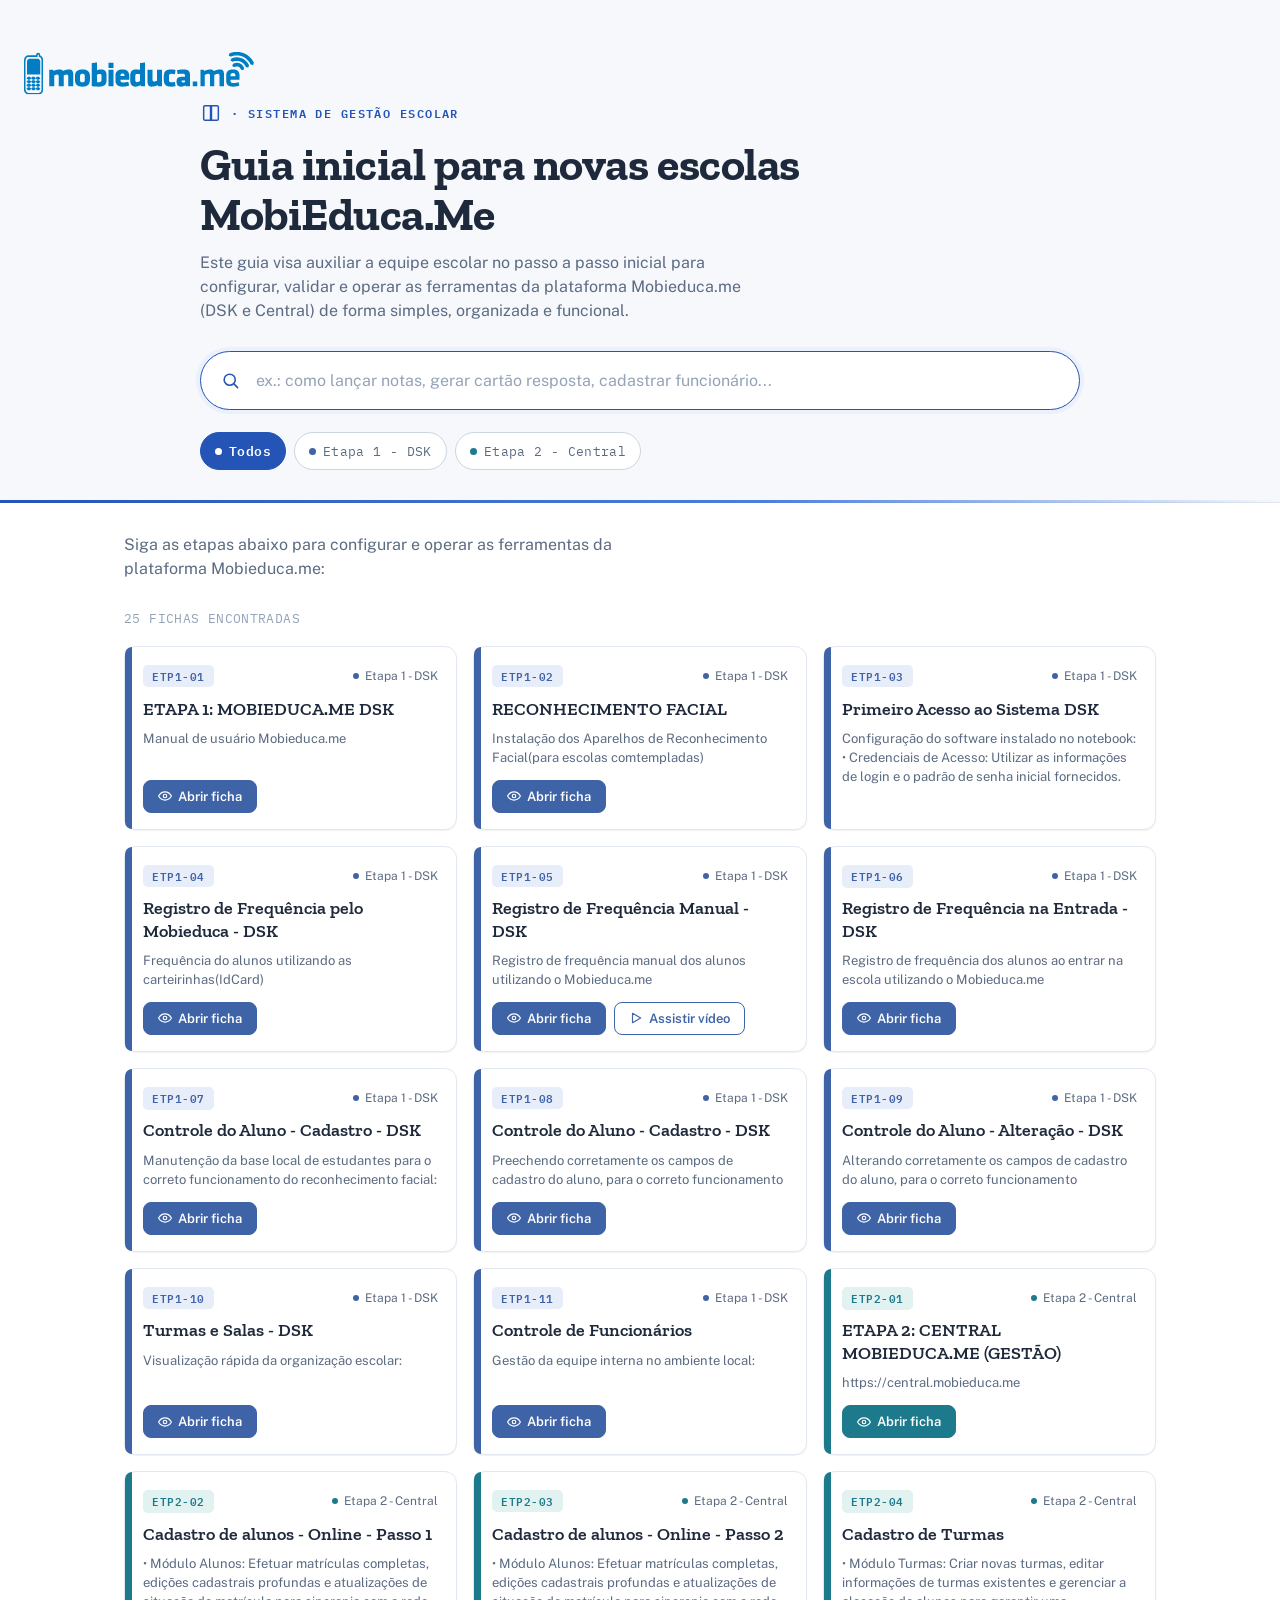
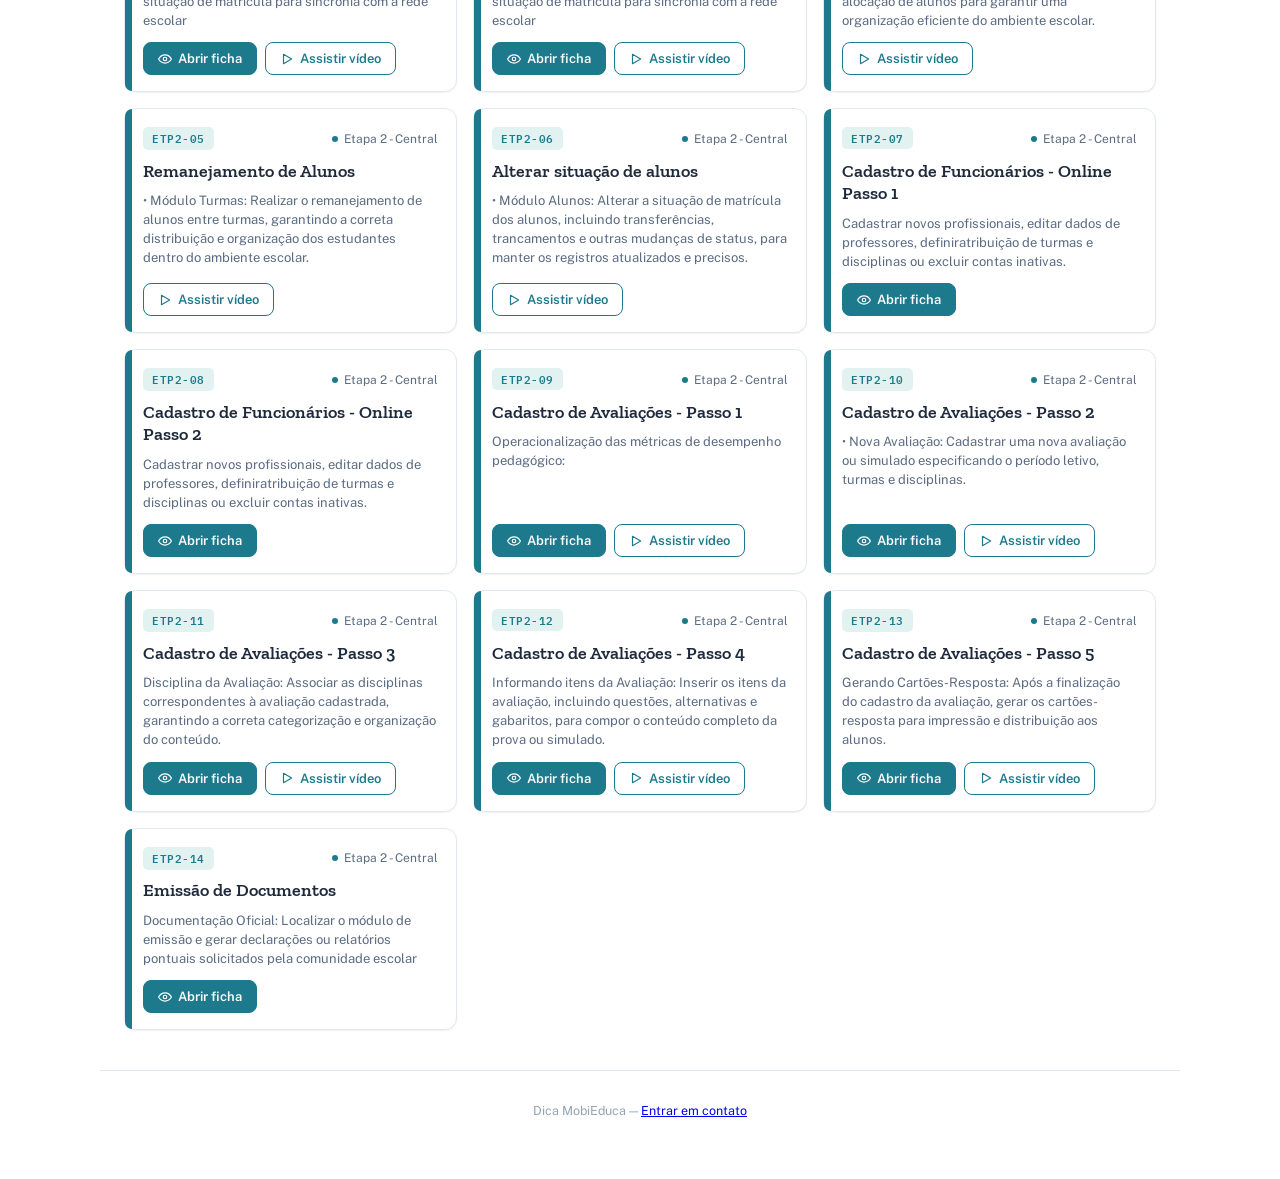
==== index.html @ dc3976cc "Add files via upload" ====
<!DOCTYPE html>
<html lang="pt-BR">
<head>
<meta charset="UTF-8" />
<meta name="viewport" content="width=device-width, initial-scale=1.0" />
<title>Guia inicial — Busca de Dúvidas</title>
<meta name="description" content="Manual interativo. Pesquise sua dúvida e encontre a página correspondente." />

<link rel="preconnect" href="https://fonts.googleapis.com">
<link rel="preconnect" href="https://fonts.gstatic.com" crossorigin>
<link href="https://fonts.googleapis.com/css2?family=Zilla+Slab:wght@500;600;700&family=Public+Sans:wght@400;500;600;700&family=IBM+Plex+Mono:wght@500;600&display=swap" rel="stylesheet">

<link rel="stylesheet" href="style.css" />
</head>
<body>

<header class="cover">
  
  <img src="imagens/MOBIEDUCA.png" alt="Logo da sua empresa" width="230" height="43">
  

  <div class="cover-inner">
    
    <div class="brand">
      <svg class="brand-icon" viewBox="0 0 24 24" aria-hidden="true">
        <path d="M4 5.5C4 4.67 4.67 4 5.5 4H11.5V20H5.5C4.67 20 4 19.33 4 18.5V5.5Z"></path>
        <path d="M20 5.5C20 4.67 19.33 4 18.5 4H12.5V20H18.5C19.33 20 20 19.33 20 18.5V5.5Z"></path>
        <path d="M12 4V20"></path>
      </svg>
      <span class="eyebrow"> &middot; Sistema de Gestão Escolar</span>
    </div>
    <h1>Guia inicial para novas escolas MobiEduca.Me</h1>
    <p class="lede">Este guia visa auxiliar a equipe escolar no passo a passo inicial para configurar, validar e operar as ferramentas da plataforma Mobieduca.me (DSK e Central) de forma simples, organizada e funcional. </p>

    <div class="search-box">
      <svg class="search-icon" viewBox="0 0 24 24" aria-hidden="true">
        <circle cx="11" cy="11" r="7"></circle>
        <line x1="21" y1="21" x2="16.65" y2="16.65"></line>
      </svg>
      <input
        id="search"
        type="text"
        placeholder="ex.: como lançar notas, gerar cartão resposta, cadastrar funcionário..."
        autocomplete="off"
        spellcheck="false"
      />
      <button type="button" id="clearBtn" class="clear-btn" hidden aria-label="Limpar busca">&times;</button>
    </div>


    <nav class="tabs" id="tabs" aria-label="Filtrar por seção"></nav>
  </div>
</header>

<main>
      <p class="lede">Siga as etapas abaixo para configurar e operar as ferramentas da plataforma Mobieduca.me: </p>

  <div class="status-bar">
    <span id="resultCount"></span>
  </div>

  <section class="card-grid" id="grid" aria-live="polite"></section>

  <div class="empty-state" id="emptyState" hidden>
    <div class="empty-mark">?</div>
    <h2>Nenhuma ficha encontrada</h2>
    <p>Não encontramos nada para <strong id="emptyQuery"></strong>.</p>
    <p class="empty-hint">Tente um termo mais simples, como "matrícula" ou "avaliação".</p>
  </div>
</main>

<footer>
  <p>Dica MobiEduca &mdash; <a class="btn" href="https://api.whatsapp.com/send?phone=86988825248" target="_blank">Entrar em contato</a></p>
</footer>

<div class="modal-overlay" id="modalOverlay" hidden>
  <div class="modal" role="dialog" aria-modal="true" aria-labelledby="modalTitle">
    <button class="modal-close" id="modalClose" aria-label="Fechar">&times;</button>
    <button class="modal-nav prev" id="modalPrev" aria-label="Ficha anterior">&#8249;</button>
    <button class="modal-nav next" id="modalNext" aria-label="Próxima ficha">&#8250;</button>

    <div class="modal-body">
      <aside class="modal-notes" id="modalNotes" hidden>
        <h3 class="modal-notes-title">Mais dicas</h3>
        <div class="modal-notes-text" id="modalNotesText"></div>
      </aside>

      <div class="modal-main">
        <div class="modal-frame" id="modalFrame">
          <div class="zoom-viewport" id="zoomViewport">
            <img id="modalImg" src="" alt="" draggable="false" />
          </div>

          <div class="modal-fallback" id="modalFallback" hidden>
            <div class="fallback-code" id="fallbackCode"></div>
            <p>Imagem indisponível</p>
            <p class="fallback-filename" id="fallbackFilename"></p>
          </div>

          <div class="zoom-toolbar" id="zoomToolbar">
            <button type="button" class="zoom-btn" id="zoomOutBtn" aria-label="Diminuir zoom">
              <svg viewBox="0 0 24 24" aria-hidden="true"><line x1="5" y1="12" x2="19" y2="12"></line></svg>
            </button>
            <span class="zoom-level" id="zoomLevel">100%</span>
            <button type="button" class="zoom-btn" id="zoomInBtn" aria-label="Aumentar zoom">
              <svg viewBox="0 0 24 24" aria-hidden="true"><line x1="12" y1="5" x2="12" y2="19"></line><line x1="5" y1="12" x2="19" y2="12"></line></svg>
            </button>
            <span class="zoom-divider"></span>
            <button type="button" class="zoom-btn" id="zoomResetBtn" aria-label="Restaurar zoom">
              <svg viewBox="0 0 24 24" aria-hidden="true">
                <path d="M4 9V4h5"></path>
                <path d="M20 15v5h-5"></path>
                <path d="M4 4l6 6"></path>
                <path d="M20 20l-6-6"></path>
              </svg>
            </button>
          </div>
        </div>

        <div class="modal-caption">
          <span class="modal-tag" id="modalTag"></span>
          <h2 id="modalTitle"></h2>
          <a href="#" id="modalOpenDrive" class="card-btn primary modal-external-link" target="_blank" rel="noopener noreferrer">
            <svg viewBox="0 0 24 24" aria-hidden="true">
              <path d="M18 13v6a2 2 0 0 1-2 2H5a2 2 0 0 1-2-2V8a2 2 0 0 1 2-2h6"></path>
              <polyline points="15 3 21 3 21 9"></polyline>
              <line x1="10" y1="14" x2="21" y2="3"></line>
            </svg>
            Abrir arquivo em nova aba
          </a>
        </div>
      </div>
    </div>
  </div>
</div>

<div class="modal-overlay" id="videoModalOverlay" hidden>
  <div class="modal video-modal" role="dialog" aria-modal="true" aria-labelledby="videoModalTitle">
    <button class="modal-close" id="videoModalClose" aria-label="Fechar">&times;</button>

    <div class="modal-body">
      <aside class="modal-notes" id="videoModalNotes" hidden>
        <h3 class="modal-notes-title">Mais dicas</h3>
        <div class="modal-notes-text" id="videoModalNotesText"></div>
      </aside>

      <div class="modal-main">
        <div class="video-frame">
          <iframe
            id="videoIframe"
            src=""
            title="Vídeo do manual"
            frameborder="0"
            allow="accelerometer; autoplay; clipboard-write; encrypted-media; gyroscope; picture-in-picture"
            allowfullscreen
          ></iframe>
        </div>

        <div class="modal-caption">
          <span class="modal-tag" id="videoModalTag"></span>
          <h2 id="videoModalTitle"></h2>
          <a href="#" id="videoOpenYoutube" class="card-btn primary modal-external-link" target="_blank" rel="noopener noreferrer">
            <svg viewBox="0 0 24 24" aria-hidden="true">
              <path d="M18 13v6a2 2 0 0 1-2 2H5a2 2 0 0 1-2-2V8a2 2 0 0 1 2-2h6"></path>
              <polyline points="15 3 21 3 21 9"></polyline>
              <line x1="10" y1="14" x2="21" y2="3"></line>
            </svg>
            Abrir no YouTube
          </a>
        </div>
      </div>
    </div>
  </div>
</div>

<script src="script.js"></script>
</body>
</html>
---- style.css ----
/* ============================================================
   MANUAL CENTRAL — identidade clara: fundo branco, detalhes em
   azul, tipografia de manual/documento técnico.
   ============================================================ */

:root {
  --white: #FFFFFF;
  --surface: #F6F8FC;
  --ink: #1E293B;
  --ink-soft: #5B6B82;
  --ink-faint: #94A3B8;
  --line: #E2E8F0;
  --line-strong: #CBD5E1;

  --blue: #2454B5;
  --blue-dark: #16357E;
  --blue-light: #4C7FDD;
  --blue-soft: #EAF0FC;
  --blue-soft-2: #DCE6FA;

  --c-geral:        #2454B5;
  --c-geral-soft:    #E9F0FC;
  --c-avaliacao:     #0F6FA6;
  --c-avaliacao-soft:#E4F2FA;
  --c-funcionarios:  #4A5FC1;
  --c-funcionarios-soft:#ECEEFB;
  --c-alunos:        #0F4C91;
  --c-alunos-soft:   #E5EDF9;
  --c-turmas:        #2E8FBF;
  --c-turmas-soft:   #E6F3FA;
  --c-relatorios:    #5D6FB8;
  --c-relatorios-soft:#EDEFFA;
  --c-notas:         #17679E;
  --c-notas-soft:    #E4F0F8;

  --radius-card: 12px;
  --shadow-card: 0 1px 2px rgba(30,41,59,0.04), 0 1px 0 rgba(30,41,59,0.03);
  --shadow-card-hover: 0 12px 28px -14px rgba(36,84,181,0.35);

  --font-display: "Zilla Slab", Georgia, serif;
  --font-body: "Public Sans", -apple-system, BlinkMacSystemFont, sans-serif;
  --font-mono: "IBM Plex Mono", ui-monospace, monospace;
}

@media (prefers-reduced-motion: reduce) {
  * { animation-duration: 0.001ms !important; transition-duration: 0.001ms !important; }
}

* { box-sizing: border-box; }

html { scroll-behavior: smooth; }

body {
  margin: 0;
  background: var(--white);
  color: var(--ink);
  font-family: var(--font-body);
  line-height: 1.5;
  min-height: 100vh;
}

.sr-only {
  position: absolute; width: 1px; height: 1px;
  padding: 0; margin: -1px; overflow: hidden;
  clip: rect(0,0,0,0); white-space: nowrap; border: 0;
}

/* ---------------- Cover / Header ---------------- */

.cover {
  background: var(--surface);
  padding: 52px 24px 32px;
  border-bottom: 1px solid var(--line);
  position: relative;
}

.cover::after {
  content: "";
  position: absolute;
  left: 0; right: 0; bottom: -1px;
  height: 3px;
  background: linear-gradient(90deg, var(--blue) 0%, var(--blue-light) 60%, transparent 100%);
}

.cover-inner {
  max-width: 880px;
  margin: 0 auto;
}

.brand {
  display: flex;
  align-items: center;
  gap: 9px;
  margin-bottom: 16px;
}

.brand-icon {
  width: 22px; height: 22px;
  flex-shrink: 0;
  fill: none;
  stroke: var(--blue);
  stroke-width: 1.6;
  stroke-linejoin: round;
  stroke-linecap: round;
}

.eyebrow {
  font-family: var(--font-mono);
  font-size: 12px;
  letter-spacing: 0.12em;
  text-transform: uppercase;
  color: var(--blue);
  font-weight: 600;
}

.cover h1 {
  font-family: var(--font-display);
  font-weight: 700;
  font-size: clamp(32px, 4.6vw, 46px);
  line-height: 1.08;
  margin: 0 0 12px;
  letter-spacing: -0.01em;
  color: var(--ink);
}

.lede {
  font-size: 16px;
  color: var(--ink-soft);
  max-width: 560px;
  margin: 0 0 28px;
}

.search-box {
  position: relative;
  display: flex;
  align-items: center;
  background: var(--white);
  border: 1.5px solid var(--line-strong);
  border-radius: 999px;
  padding: 6px 8px 6px 20px;
  box-shadow: var(--shadow-card);
  transition: border-color 0.15s ease, box-shadow 0.15s ease;
}

.search-box:focus-within {
  border-color: var(--blue);
  box-shadow: 0 0 0 4px var(--blue-soft);
}

.search-icon {
  width: 19px; height: 19px;
  flex-shrink: 0;
  fill: none;
  stroke: var(--ink-faint);
  stroke-width: 2;
  stroke-linecap: round;
  margin-right: 10px;
}

.search-box:focus-within .search-icon { stroke: var(--blue); }

.search-box input {
  flex: 1;
  border: none;
  background: transparent;
  outline: none;
  font-family: var(--font-body);
  font-size: 16px;
  color: var(--ink);
  padding: 13px 6px;
}

.search-box input::placeholder { color: var(--ink-faint); }

.clear-btn {
  border: none;
  background: var(--surface);
  color: var(--ink-soft);
  width: 30px; height: 30px;
  border-radius: 50%;
  font-size: 18px;
  line-height: 1;
  cursor: pointer;
  flex-shrink: 0;
  transition: background 0.15s ease, color 0.15s ease;
}
.clear-btn:hover { background: var(--blue); color: #fff; }

/* ---- tabs / category chips ---- */

.tabs {
  display: flex;
  flex-wrap: wrap;
  gap: 8px;
  margin-top: 22px;
}

.tab {
  font-family: var(--font-mono);
  font-size: 12.5px;
  letter-spacing: 0.03em;
  border: 1.5px solid var(--line-strong);
  background: var(--white);
  color: var(--ink-soft);
  padding: 7px 14px;
  border-radius: 999px;
  cursor: pointer;
  transition: transform 0.12s ease, background 0.15s ease, border-color 0.15s ease, color 0.15s ease;
  display: inline-flex;
  align-items: center;
  gap: 7px;
}

.tab .dot {
  width: 7px; height: 7px;
  border-radius: 50%;
  background: currentColor;
}

.tab:hover { transform: translateY(-1px); border-color: var(--blue-light); color: var(--blue); }

.tab.active {
  background: var(--blue);
  color: var(--white);
  border-color: var(--blue);
  font-weight: 600;
}

/* ---------------- Main / status ---------------- */

main {
  max-width: 1080px;
  margin: 0 auto;
  padding: 30px 24px 10px;
}

.status-bar {
  font-family: var(--font-mono);
  font-size: 12.5px;
  color: var(--ink-faint);
  letter-spacing: 0.03em;
  text-transform: uppercase;
  margin-bottom: 18px;
  min-height: 16px;
}

/* ---------------- Card grid (ficha do manual) ---------------- */

.card-grid {
  display: grid;
  grid-template-columns: repeat(auto-fill, minmax(250px, 1fr));
  gap: 16px;
  padding-bottom: 30px;
}

.card {
  --cat-color: var(--c-geral);
  --cat-soft: var(--c-geral-soft);
  position: relative;
  background: var(--white);
  border-radius: var(--radius-card);
  border: 1px solid var(--line);
  box-shadow: var(--shadow-card);
  padding: 18px 18px 16px;
  display: flex;
  flex-direction: column;
  gap: 10px;
  min-height: 178px;
  opacity: 0;
  transform: translateY(8px);
  animation: card-in 0.4s ease forwards;
  transition: box-shadow 0.18s ease, transform 0.18s ease, border-color 0.18s ease;
}

.card:nth-child(n) { animation-delay: calc(var(--i, 0) * 18ms); }

@keyframes card-in {
  to { opacity: 1; transform: translateY(0); }
}

.card::before {
  content: "";
  position: absolute;
  left: 0; top: 0; bottom: 0;
  width: 7px;
  border-radius: var(--radius-card) 0 0 var(--radius-card);
  background: var(--cat-color);
}

.card:hover {
  transform: translateY(-2px);
  box-shadow: var(--shadow-card-hover);
  border-color: var(--cat-color);
}

.card-top {
  display: flex;
  align-items: center;
  justify-content: space-between;
  gap: 8px;
}

.card-code {
  font-family: var(--font-mono);
  font-size: 11px;
  font-weight: 600;
  letter-spacing: 0.05em;
  color: var(--cat-color);
  background: var(--cat-soft);
  padding: 3px 9px;
  border-radius: 5px;
  white-space: nowrap;
}

.card-section {
  font-size: 12px;
  color: var(--ink-soft);
  display: flex;
  align-items: center;
  gap: 6px;
  white-space: nowrap;
}

.card-section .dot {
  width: 6px; height: 6px;
  border-radius: 50%;
  background: var(--cat-color);
  flex-shrink: 0;
}

.card-title {
  font-family: var(--font-display);
  font-weight: 600;
  font-size: 18px;
  line-height: 1.25;
  margin: 0;
  color: var(--ink);
  word-break: break-word;
  overflow-wrap: anywhere;
}

.card-subtitle {
  font-size: 13px;
  line-height: 1.45;
  color: var(--ink-soft);
  margin: 0;
  flex: 1;
  word-break: break-word;
  overflow-wrap: anywhere;
}

.card-actions {
  display: flex;
  flex-wrap: wrap;
  gap: 8px;
  margin-top: auto;
  padding-top: 2px;
}

.card-btn {
  font-family: var(--font-body);
  font-size: 13px;
  font-weight: 600;
  border: 1.5px solid var(--cat-color);
  background: var(--white);
  color: var(--cat-color);
  padding: 8px 14px;
  border-radius: 8px;
  cursor: pointer;
  display: inline-flex;
  align-items: center;
  gap: 6px;
  transition: background 0.15s ease, color 0.15s ease, transform 0.12s ease;
}

.card-btn svg {
  width: 14px; height: 14px;
  fill: none;
  stroke: currentColor;
  stroke-width: 2;
  stroke-linecap: round;
  stroke-linejoin: round;
}

.card-btn:hover {
  background: var(--cat-color);
  color: var(--white);
  transform: translateY(-1px);
}

.card-btn.primary {
  background: var(--cat-color);
  color: var(--white);
}
.card-btn.primary:hover {
  background: var(--cat-color);
  filter: brightness(0.9);
}

.card-btn[hidden] {
  display: none !important;
}

/* ---------------- Empty state ---------------- */

.empty-state {
  text-align: center;
  padding: 60px 20px 70px;
  color: var(--ink-soft);
}

.empty-mark {
  width: 54px; height: 54px;
  margin: 0 auto 16px;
  border-radius: 50%;
  border: 2px dashed var(--line-strong);
  display: flex; align-items: center; justify-content: center;
  font-family: var(--font-display);
  font-size: 24px;
  color: var(--blue);
}

.empty-state h2 {
  font-family: var(--font-display);
  font-size: 22px;
  color: var(--ink);
  margin: 0 0 8px;
}

.empty-hint { font-size: 13.5px; color: var(--ink-faint); }

/* ---------------- Footer ---------------- */

footer {
  max-width: 1080px;
  margin: 0 auto;
  padding: 18px 24px 46px;
  font-size: 12.5px;
  color: var(--ink-faint);
  border-top: 1px solid var(--line);
  text-align: center;
}

/* ---------------- Modal (visualizador de página) ---------------- */

.modal-overlay {
  position: fixed; inset: 0;
  background: rgba(15,23,42,0.55);
  backdrop-filter: blur(2px);
  display: flex;
  align-items: center;
  justify-content: center;
  padding: 26px;
  z-index: 100;
  animation: overlay-in 0.18s ease;
}

.modal-overlay[hidden] {
  display: none !important;
}

@keyframes overlay-in { from { opacity: 0; } to { opacity: 1; } }

.modal {
  position: relative;
  max-width: 980px;
  width: 100%;
  max-height: 90vh;
  background: var(--white);
  border-radius: 16px;
  box-shadow: 0 30px 80px -20px rgba(15,23,42,0.45);
  padding: 20px;
  display: flex;
  flex-direction: column;
  animation: modal-in 0.22s cubic-bezier(.2,.8,.3,1);
}

@keyframes modal-in {
  from { opacity: 0; transform: scale(0.96) translateY(6px); }
  to { opacity: 1; transform: scale(1) translateY(0); }
}

.modal-close {
  position: absolute;
  top: -14px; right: -14px;
  width: 38px; height: 38px;
  border-radius: 50%;
  border: none;
  background: var(--blue);
  color: #fff;
  font-size: 20px;
  cursor: pointer;
  box-shadow: 0 6px 16px -4px rgba(15,23,42,0.4);
  transition: transform 0.12s ease;
}
.modal-close:hover { transform: scale(1.08); }

.modal-nav {
  position: absolute;
  top: 50%;
  transform: translateY(-50%);
  width: 42px; height: 42px;
  border-radius: 50%;
  border: 1.5px solid var(--line-strong);
  background: var(--white);
  color: var(--ink);
  font-size: 22px;
  cursor: pointer;
  display: flex; align-items: center; justify-content: center;
  box-shadow: 0 8px 20px -8px rgba(15,23,42,0.25);
  transition: background 0.15s ease, color 0.15s ease, transform 0.12s ease;
  z-index: 2;
}
.modal-nav:hover { background: var(--blue); color: #fff; border-color: var(--blue); }
.modal-nav.prev { left: -20px; }
.modal-nav.next { right: -20px; }
.modal-nav:disabled { opacity: 0.3; cursor: default; }
.modal-nav:disabled:hover { background: var(--white); color: var(--ink); border-color: var(--line-strong); }

.modal-body {
  overflow-y: auto;
  display: flex;
  flex-direction: row;
  align-items: flex-start;
  gap: 18px;
}

.modal-notes {
  width: 240px;
  flex-shrink: 0;
  background: var(--surface);
  border: 1px solid var(--line);
  border-radius: 10px;
  padding: 16px;
  max-height: 62vh;
  overflow-y: auto;
}

.modal-notes[hidden] {
  display: none !important;
}

.modal-notes-title {
  font-family: var(--font-mono);
  font-size: 11px;
  font-weight: 600;
  letter-spacing: 0.08em;
  text-transform: uppercase;
  color: var(--blue);
  margin: 0 0 10px;
}

.modal-notes-text {
  font-size: 13.5px;
  line-height: 1.6;
  color: var(--ink-soft);
  white-space: pre-wrap;
  word-break: break-word;
  overflow-wrap: anywhere;
}

.modal-main {
  flex: 1;
  min-width: 0;
  display: flex;
  flex-direction: column;
  gap: 14px;
}

.modal-frame {
  position: relative;
  background: var(--surface);
  border: 1px solid var(--line);
  border-radius: 10px;
  min-height: 240px;
  display: flex;
  align-items: center;
  justify-content: center;
  overflow: hidden;
}

.zoom-viewport {
  width: 100%;
  height: 100%;
  min-height: 240px;
  max-height: 62vh;
  display: flex;
  align-items: center;
  justify-content: center;
  overflow: hidden;
  touch-action: none;
  cursor: zoom-in;
}

.zoom-viewport[hidden],
.zoom-toolbar[hidden] {
  display: none !important;
}

.zoom-viewport.zoomed { cursor: grab; }
.zoom-viewport.dragging { cursor: grabbing; }

.zoom-viewport img {
  max-width: 100%;
  max-height: 62vh;
  display: block;
  object-fit: contain;
  user-select: none;
  -webkit-user-drag: none;
  will-change: transform;
}

.modal-fallback {
  padding: 46px 24px;
  text-align: center;
  color: var(--ink-soft);
}

.fallback-code {
  font-family: var(--font-mono);
  font-size: 13px;
  font-weight: 600;
  color: var(--cat-color, var(--blue));
  background: var(--cat-soft, var(--blue-soft));
  display: inline-block;
  padding: 4px 12px;
  border-radius: 6px;
  margin-bottom: 14px;
}

.fallback-filename {
  font-family: var(--font-mono);
  font-size: 12px;
  color: var(--ink-faint);
  word-break: break-word;
  max-width: 420px;
  margin-left: auto;
  margin-right: auto;
}

/* ---- toolbar de zoom ---- */

.zoom-toolbar {
  position: absolute;
  bottom: 14px;
  right: 14px;
  display: flex;
  align-items: center;
  gap: 2px;
  background: var(--white);
  border: 1px solid var(--line);
  border-radius: 999px;
  padding: 4px;
  box-shadow: 0 8px 20px -8px rgba(15,23,42,0.3);
}

.zoom-btn {
  width: 32px; height: 32px;
  border-radius: 50%;
  border: none;
  background: transparent;
  color: var(--blue);
  cursor: pointer;
  display: flex;
  align-items: center;
  justify-content: center;
  transition: background 0.15s ease;
}

.zoom-btn svg {
  width: 16px; height: 16px;
  fill: none;
  stroke: currentColor;
  stroke-width: 2;
  stroke-linecap: round;
}

.zoom-btn:hover { background: var(--blue-soft); }
.zoom-btn:disabled { color: var(--ink-faint); cursor: default; }
.zoom-btn:disabled:hover { background: transparent; }

.zoom-level {
  font-family: var(--font-mono);
  font-size: 11.5px;
  color: var(--ink-soft);
  min-width: 40px;
  text-align: center;
  user-select: none;
}

.zoom-divider {
  width: 1px;
  height: 18px;
  background: var(--line);
  margin: 0 2px;
}

.modal-caption {
  display: flex;
  flex-direction: column;
  gap: 6px;
  padding: 0 4px;
}

.modal-tag {
  align-self: flex-start;
  font-family: var(--font-mono);
  font-size: 11.5px;
  font-weight: 600;
  letter-spacing: 0.04em;
  color: var(--cat-color, var(--blue));
  background: var(--cat-soft, var(--blue-soft));
  padding: 3px 10px;
  border-radius: 5px;
}

.modal-caption h2 {
  font-family: var(--font-display);
  font-weight: 600;
  font-size: 21px;
  margin: 0;
  color: var(--ink);
}

/* ---------------- Modal de vídeo (YouTube) ---------------- */

.video-modal {
  max-width: 1040px;
}

.video-frame {
  position: relative;
  width: 100%;
  aspect-ratio: 16 / 9;
  background: #0B0F19;
  border-radius: 10px;
  overflow: hidden;
}

.video-frame iframe {
  position: absolute;
  inset: 0;
  width: 100%;
  height: 100%;
  border: 0;
}

.modal-external-link {
  --cat-color: var(--blue);
  --cat-soft: var(--blue-soft);
  align-self: flex-start;
  text-decoration: none;
  margin-top: 4px;
}

/* ---------------- Responsive ---------------- */

@media (max-width: 720px) {
  .modal-body {
    flex-direction: column;
  }
  .modal-notes {
    width: 100%;
    max-height: 160px;
    order: 2;
  }
  .modal-main {
    order: 1;
  }
}

@media (max-width: 640px) {
  .cover { padding: 40px 18px 26px; }
  .modal { padding: 16px; }
  .modal-nav { width: 38px; height: 38px; font-size: 19px; }
  .modal-nav.prev { left: 4px; }
  .modal-nav.next { right: 4px; }
  .modal-close { top: 8px; right: 8px; }
  .zoom-toolbar { bottom: 8px; right: 8px; }
}
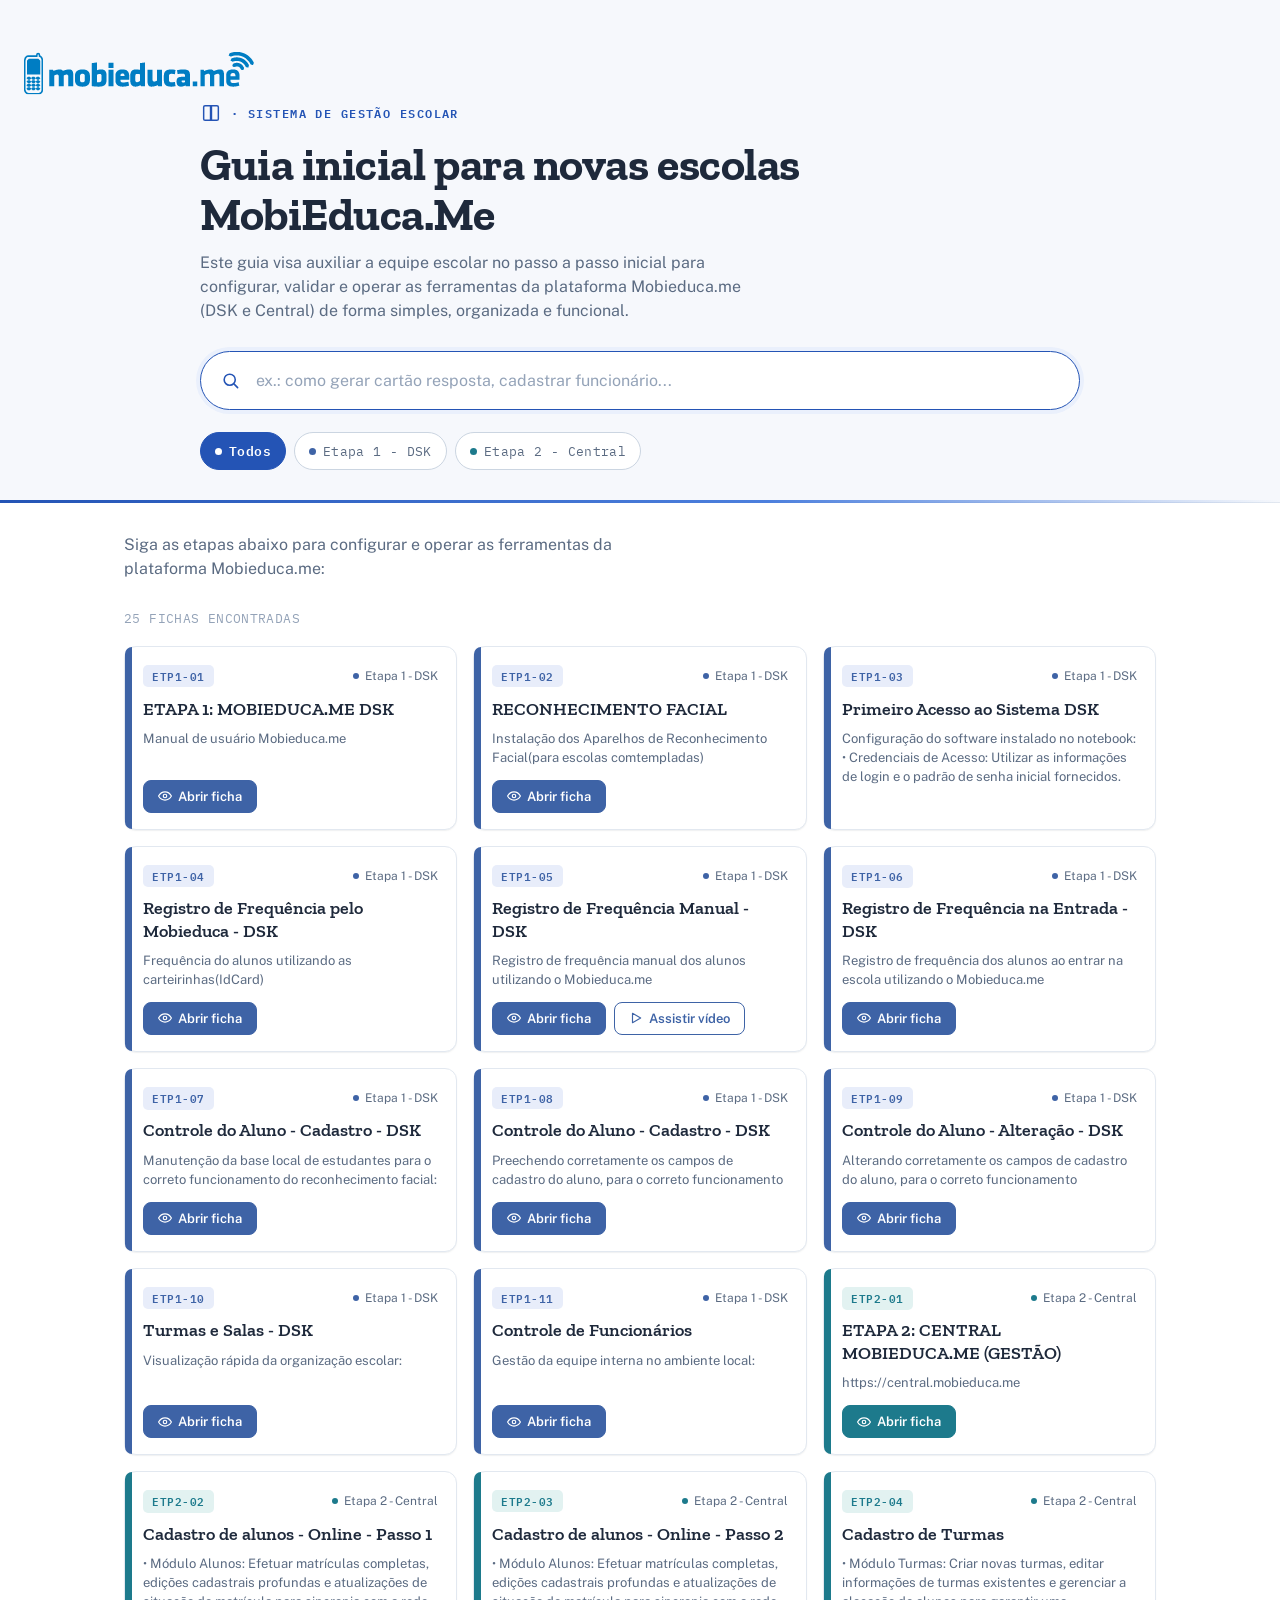
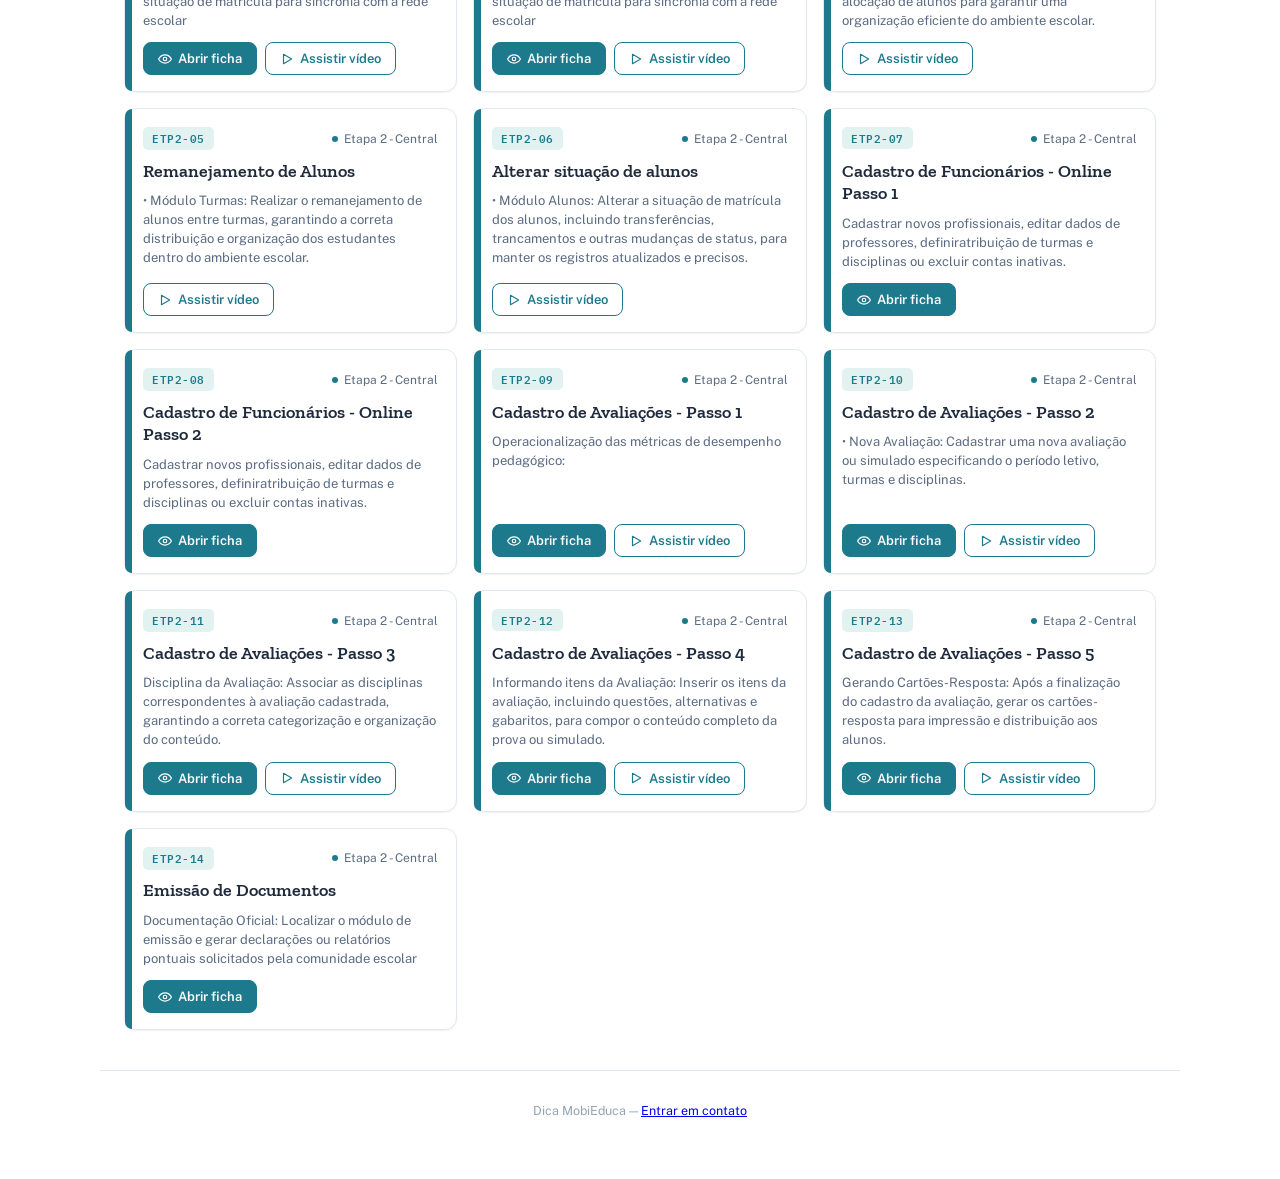
==== commit fb5b84d0: "Update search input placeholder text" ====
--- a/index.html
+++ b/index.html
@@ -40,7 +40,7 @@
       <input
         id="search"
         type="text"
-        placeholder="ex.: como lançar notas, gerar cartão resposta, cadastrar funcionário..."
+        placeholder="ex.: como gerar cartão resposta, cadastrar funcionário..."
         autocomplete="off"
         spellcheck="false"
       />
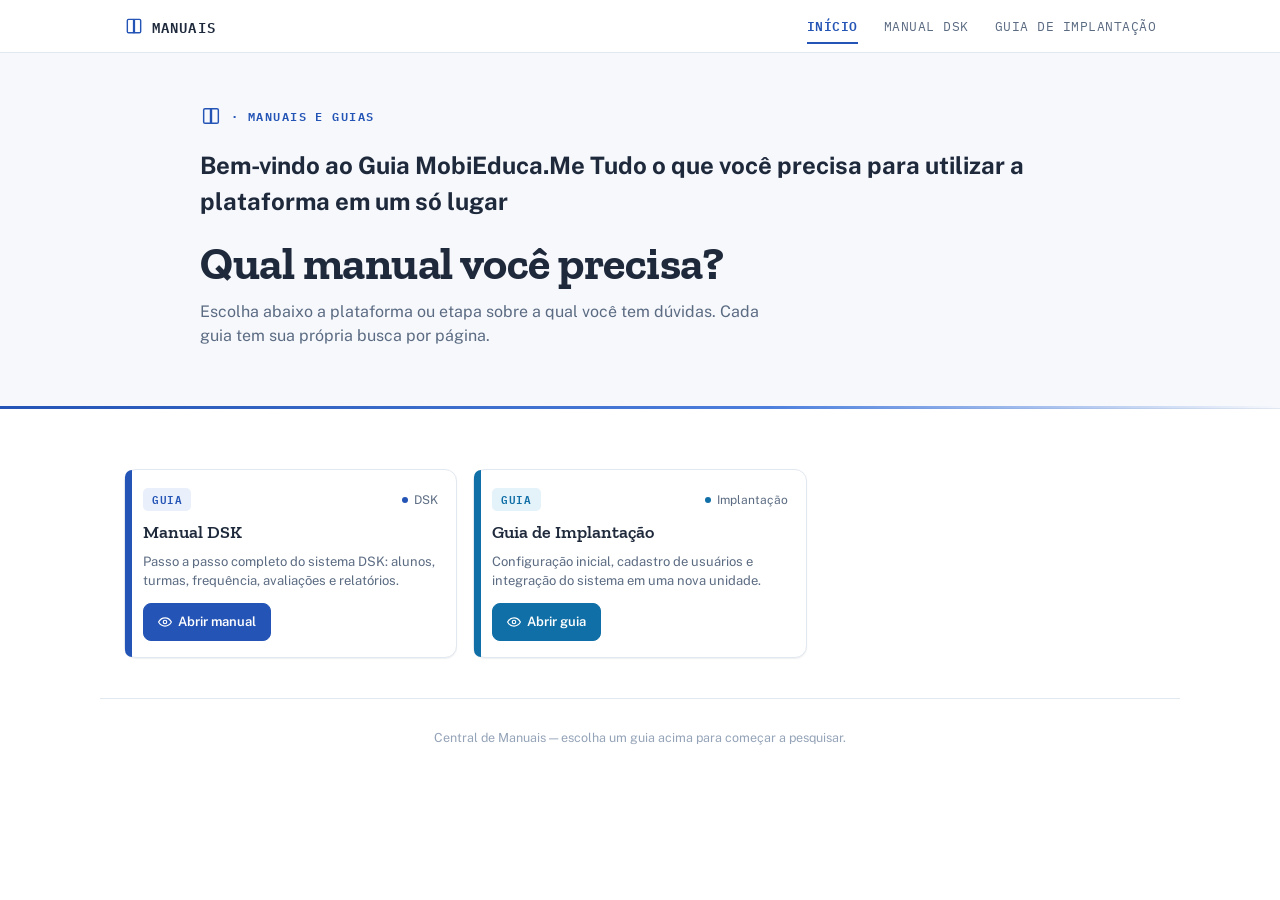
==== commit 1bd64616: "Add files via upload" ====
--- a/index.html
+++ b/index.html
@@ -3,176 +3,121 @@
 <head>
 <meta charset="UTF-8" />
 <meta name="viewport" content="width=device-width, initial-scale=1.0" />
-<title>Guia inicial — Busca de Dúvidas</title>
-<meta name="description" content="Manual interativo. Pesquise sua dúvida e encontre a página correspondente." />
+
+<title>Central de Manuais</title>
+<meta name="description" content="Ponto de partida para todos os manuais e guias disponíveis." />
 
 <link rel="preconnect" href="https://fonts.googleapis.com">
 <link rel="preconnect" href="https://fonts.gstatic.com" crossorigin>
 <link href="https://fonts.googleapis.com/css2?family=Zilla+Slab:wght@500;600;700&family=Public+Sans:wght@400;500;600;700&family=IBM+Plex+Mono:wght@500;600&display=swap" rel="stylesheet">
 
-<link rel="stylesheet" href="style.css" />
+<link rel="stylesheet" href="assets/style.css" />
 </head>
+
 <body>
 
+<nav class="site-nav">
+  <div class="site-nav-inner">
+    <a href="index.html" class="site-nav-brand">
+      <svg viewBox="0 0 24 24" aria-hidden="true">
+        <path d="M4 5.5C4 4.67 4.67 4 5.5 4H11.5V20H5.5C4.67 20 4 19.33 4 18.5V5.5Z"></path>
+        <path d="M20 5.5C20 4.67 19.33 4 18.5 4H12.5V20H18.5C19.33 20 20 19.33 20 18.5V5.5Z"></path>
+        <path d="M12 4V20"></path>
+      </svg>
+      MANUAIS
+    </a>
+
+    <button type="button" class="nav-toggle" id="navToggle" aria-label="Abrir menu" aria-expanded="false">
+      <svg viewBox="0 0 24 24" aria-hidden="true">
+        <line x1="3" y1="6" x2="21" y2="6"></line>
+        <line x1="3" y1="12" x2="21" y2="12"></line>
+        <line x1="3" y1="18" x2="21" y2="18"></line>
+      </svg>
+    </button>
+      <!-- barra de navegação do site -->
+    <ul class="site-nav-links" id="siteNavLinks">
+      <li><a href="index.html" class="active">Início</a></li>
+      <li><a href="guia-mobieduca/mobieduca.html">Manual DSK</a></li>
+      <li><a href="guia-implantacao/implantacao.html">Guia de Implantação</a></li>
+    </ul>
+  </div>
+</nav>
+
 <header class="cover">
-  
-  <img src="imagens/MOBIEDUCA.png" alt="Logo da sua empresa" width="230" height="43">
-  
-
   <div class="cover-inner">
-    
     <div class="brand">
       <svg class="brand-icon" viewBox="0 0 24 24" aria-hidden="true">
         <path d="M4 5.5C4 4.67 4.67 4 5.5 4H11.5V20H5.5C4.67 20 4 19.33 4 18.5V5.5Z"></path>
         <path d="M20 5.5C20 4.67 19.33 4 18.5 4H12.5V20H18.5C19.33 20 20 19.33 20 18.5V5.5Z"></path>
         <path d="M12 4V20"></path>
       </svg>
-      <span class="eyebrow"> &middot; Sistema de Gestão Escolar</span>
+      <span class="eyebrow"> &middot; MANUAIS E GUIAS</span>
     </div>
-    <h1>Guia inicial para novas escolas MobiEduca.Me</h1>
-    <p class="lede">Este guia visa auxiliar a equipe escolar no passo a passo inicial para configurar, validar e operar as ferramentas da plataforma Mobieduca.me (DSK e Central) de forma simples, organizada e funcional. </p>
-
-    <div class="search-box">
-      <svg class="search-icon" viewBox="0 0 24 24" aria-hidden="true">
-        <circle cx="11" cy="11" r="7"></circle>
-        <line x1="21" y1="21" x2="16.65" y2="16.65"></line>
-      </svg>
-      <input
-        id="search"
-        type="text"
-        placeholder="ex.: como gerar cartão resposta, cadastrar funcionário..."
-        autocomplete="off"
-        spellcheck="false"
-      />
-      <button type="button" id="clearBtn" class="clear-btn" hidden aria-label="Limpar busca">&times;</button>
-    </div>
-
-
-    <nav class="tabs" id="tabs" aria-label="Filtrar por seção"></nav>
+    <h2> Bem-vindo ao Guia MobiEduca.Me Tudo o que você precisa para utilizar a plataforma em um só lugar</h2>
+    <h1>Qual manual você precisa?</h1>
+    <p class="lede">Escolha abaixo a plataforma ou etapa sobre a qual você tem dúvidas. Cada guia tem sua própria busca por página.</p>
   </div>
 </header>
 
 <main>
-      <p class="lede">Siga as etapas abaixo para configurar e operar as ferramentas da plataforma Mobieduca.me: </p>
+  <section class="card-grid" style="padding-top: 30px;">
 
-  <div class="status-bar">
-    <span id="resultCount"></span>
-  </div>
+    <a class="card" href="guia-mobieduca/mobieduca.html" style="--cat-color:#2454B5; --cat-soft:#E9F0FC; text-decoration:none;">
+      <div class="card-top">
+        <span class="card-code">GUIA</span>
+        <span class="card-section"><span class="dot"></span>DSK</span>
+      </div>
+      <h3 class="card-title">Manual DSK</h3>
+      <p class="card-subtitle">Passo a passo completo do sistema DSK: alunos, turmas, frequência, avaliações e relatórios.</p>
+      <div class="card-actions">
+        <span class="card-btn primary">
+          <svg viewBox="0 0 24 24" aria-hidden="true">
+            <path d="M1 12s4-7 11-7 11 7 11 7-4 7-11 7-11-7-11-7Z"></path>
+            <circle cx="12" cy="12" r="3"></circle>
+          </svg>
+          Abrir manual
+        </span>
+      </div>
+    </a>
 
-  <section class="card-grid" id="grid" aria-live="polite"></section>
+    <a class="card" href="guia-implantacao/implantacao.html" style="--cat-color:#0F6FA6; --cat-soft:#E4F2FA; text-decoration:none;">
+      <div class="card-top">
+        <span class="card-code">GUIA</span>
+        <span class="card-section"><span class="dot"></span>Implantação</span>
+      </div>
+      <h3 class="card-title">Guia de Implantação</h3>
+      <p class="card-subtitle">Configuração inicial, cadastro de usuários e integração do sistema em uma nova unidade.</p>
+      <div class="card-actions">
+        <span class="card-btn primary">
+          <svg viewBox="0 0 24 24" aria-hidden="true">
+            <path d="M1 12s4-7 11-7 11 7 11 7-4 7-11 7-11-7-11-7Z"></path>
+            <circle cx="12" cy="12" r="3"></circle>
+          </svg>
+          Abrir guia
+        </span>
+      </div>
+    </a>
 
-  <div class="empty-state" id="emptyState" hidden>
-    <div class="empty-mark">?</div>
-    <h2>Nenhuma ficha encontrada</h2>
-    <p>Não encontramos nada para <strong id="emptyQuery"></strong>.</p>
-    <p class="empty-hint">Tente um termo mais simples, como "matrícula" ou "avaliação".</p>
-  </div>
+    <!-- Para adicionar um novo manual: copie um dos cards acima,
+         ajuste o link, o título, o subtítulo e a cor (--cat-color / --cat-soft). -->
+
+  </section>
 </main>
 
 <footer>
-  <p>Dica MobiEduca &mdash; <a class="btn" href="https://api.whatsapp.com/send?phone=86988825248" target="_blank">Entrar em contato</a></p>
+  <p>Central de Manuais &mdash; escolha um guia acima para começar a pesquisar.</p>
 </footer>
 
-<div class="modal-overlay" id="modalOverlay" hidden>
-  <div class="modal" role="dialog" aria-modal="true" aria-labelledby="modalTitle">
-    <button class="modal-close" id="modalClose" aria-label="Fechar">&times;</button>
-    <button class="modal-nav prev" id="modalPrev" aria-label="Ficha anterior">&#8249;</button>
-    <button class="modal-nav next" id="modalNext" aria-label="Próxima ficha">&#8250;</button>
-
-    <div class="modal-body">
-      <aside class="modal-notes" id="modalNotes" hidden>
-        <h3 class="modal-notes-title">Mais dicas</h3>
-        <div class="modal-notes-text" id="modalNotesText"></div>
-      </aside>
-
-      <div class="modal-main">
-        <div class="modal-frame" id="modalFrame">
-          <div class="zoom-viewport" id="zoomViewport">
-            <img id="modalImg" src="" alt="" draggable="false" />
-          </div>
-
-          <div class="modal-fallback" id="modalFallback" hidden>
-            <div class="fallback-code" id="fallbackCode"></div>
-            <p>Imagem indisponível</p>
-            <p class="fallback-filename" id="fallbackFilename"></p>
-          </div>
-
-          <div class="zoom-toolbar" id="zoomToolbar">
-            <button type="button" class="zoom-btn" id="zoomOutBtn" aria-label="Diminuir zoom">
-              <svg viewBox="0 0 24 24" aria-hidden="true"><line x1="5" y1="12" x2="19" y2="12"></line></svg>
-            </button>
-            <span class="zoom-level" id="zoomLevel">100%</span>
-            <button type="button" class="zoom-btn" id="zoomInBtn" aria-label="Aumentar zoom">
-              <svg viewBox="0 0 24 24" aria-hidden="true"><line x1="12" y1="5" x2="12" y2="19"></line><line x1="5" y1="12" x2="19" y2="12"></line></svg>
-            </button>
-            <span class="zoom-divider"></span>
-            <button type="button" class="zoom-btn" id="zoomResetBtn" aria-label="Restaurar zoom">
-              <svg viewBox="0 0 24 24" aria-hidden="true">
-                <path d="M4 9V4h5"></path>
-                <path d="M20 15v5h-5"></path>
-                <path d="M4 4l6 6"></path>
-                <path d="M20 20l-6-6"></path>
-              </svg>
-            </button>
-          </div>
-        </div>
-
-        <div class="modal-caption">
-          <span class="modal-tag" id="modalTag"></span>
-          <h2 id="modalTitle"></h2>
-          <a href="#" id="modalOpenDrive" class="card-btn primary modal-external-link" target="_blank" rel="noopener noreferrer">
-            <svg viewBox="0 0 24 24" aria-hidden="true">
-              <path d="M18 13v6a2 2 0 0 1-2 2H5a2 2 0 0 1-2-2V8a2 2 0 0 1 2-2h6"></path>
-              <polyline points="15 3 21 3 21 9"></polyline>
-              <line x1="10" y1="14" x2="21" y2="3"></line>
-            </svg>
-            Abrir arquivo em nova aba
-          </a>
-        </div>
-      </div>
-    </div>
-  </div>
-</div>
-
-<div class="modal-overlay" id="videoModalOverlay" hidden>
-  <div class="modal video-modal" role="dialog" aria-modal="true" aria-labelledby="videoModalTitle">
-    <button class="modal-close" id="videoModalClose" aria-label="Fechar">&times;</button>
-
-    <div class="modal-body">
-      <aside class="modal-notes" id="videoModalNotes" hidden>
-        <h3 class="modal-notes-title">Mais dicas</h3>
-        <div class="modal-notes-text" id="videoModalNotesText"></div>
-      </aside>
-
-      <div class="modal-main">
-        <div class="video-frame">
-          <iframe
-            id="videoIframe"
-            src=""
-            title="Vídeo do manual"
-            frameborder="0"
-            allow="accelerometer; autoplay; clipboard-write; encrypted-media; gyroscope; picture-in-picture"
-            allowfullscreen
-          ></iframe>
-        </div>
-
-        <div class="modal-caption">
-          <span class="modal-tag" id="videoModalTag"></span>
-          <h2 id="videoModalTitle"></h2>
-          <a href="#" id="videoOpenYoutube" class="card-btn primary modal-external-link" target="_blank" rel="noopener noreferrer">
-            <svg viewBox="0 0 24 24" aria-hidden="true">
-              <path d="M18 13v6a2 2 0 0 1-2 2H5a2 2 0 0 1-2-2V8a2 2 0 0 1 2-2h6"></path>
-              <polyline points="15 3 21 3 21 9"></polyline>
-              <line x1="10" y1="14" x2="21" y2="3"></line>
-            </svg>
-            Abrir no YouTube
-          </a>
-        </div>
-      </div>
-    </div>
-  </div>
-</div>
-
-<script src="script.js"></script>
+<script>
+  // Menu mobile (mesma lógica usada em todas as páginas do site)
+  const navToggle = document.getElementById("navToggle");
+  const siteNavLinks = document.getElementById("siteNavLinks");
+  if (navToggle && siteNavLinks) {
+    navToggle.addEventListener("click", () => {
+      const isOpen = siteNavLinks.classList.toggle("open");
+      navToggle.setAttribute("aria-expanded", String(isOpen));
+    });
+  }
+</script>
 </body>
 </html>
--- a/assets/style.css
+++ b/assets/style.css
@@ -0,0 +1,924 @@
+/* ============================================================
+   MANUAL CENTRAL — identidade clara: fundo branco, detalhes em
+   azul, tipografia de manual/documento técnico.
+   ============================================================ */
+
+:root {
+  --white: #FFFFFF;
+  --surface: #F6F8FC;
+  --ink: #1E293B;
+  --ink-soft: #5B6B82;
+  --ink-faint: #94A3B8;
+  --line: #E2E8F0;
+  --line-strong: #CBD5E1;
+
+  --blue: #2454B5;
+  --blue-dark: #16357E;
+  --blue-light: #4C7FDD;
+  --blue-soft: #EAF0FC;
+  --blue-soft-2: #DCE6FA;
+
+  --c-geral:        #2454B5;
+  --c-geral-soft:    #E9F0FC;
+  --c-avaliacao:     #0F6FA6;
+  --c-avaliacao-soft:#E4F2FA;
+  --c-funcionarios:  #4A5FC1;
+  --c-funcionarios-soft:#ECEEFB;
+  --c-alunos:        #0F4C91;
+  --c-alunos-soft:   #E5EDF9;
+  --c-turmas:        #2E8FBF;
+  --c-turmas-soft:   #E6F3FA;
+  --c-relatorios:    #5D6FB8;
+  --c-relatorios-soft:#EDEFFA;
+  --c-notas:         #17679E;
+  --c-notas-soft:    #E4F0F8;
+
+  --radius-card: 12px;
+  --shadow-card: 0 1px 2px rgba(30,41,59,0.04), 0 1px 0 rgba(30,41,59,0.03);
+  --shadow-card-hover: 0 12px 28px -14px rgba(36,84,181,0.35);
+
+  --font-display: "Zilla Slab", Georgia, serif;
+  --font-body: "Public Sans", -apple-system, BlinkMacSystemFont, sans-serif;
+  --font-mono: "IBM Plex Mono", ui-monospace, monospace;
+}
+
+@media (prefers-reduced-motion: reduce) {
+  * { animation-duration: 0.001ms !important; transition-duration: 0.001ms !important; }
+}
+
+* { box-sizing: border-box; }
+
+html { scroll-behavior: smooth; }
+
+body {
+  margin: 0;
+  background: var(--white);
+  color: var(--ink);
+  font-family: var(--font-body);
+  line-height: 1.5;
+  min-height: 100vh;
+}
+
+.sr-only {
+  position: absolute; width: 1px; height: 1px;
+  padding: 0; margin: -1px; overflow: hidden;
+  clip: rect(0,0,0,0); white-space: nowrap; border: 0;
+}
+
+/* ---------------- Menu de navegação ---------------- */
+
+.site-nav {
+  position: sticky;
+  top: 0;
+  z-index: 60;
+  background: var(--white);
+  border-bottom: 1px solid var(--line);
+}
+
+.site-nav-inner {
+  max-width: 1080px;
+  margin: 0 auto;
+  padding: 14px 24px;
+  display: flex;
+  align-items: center;
+  justify-content: space-between;
+  gap: 16px;
+}
+
+.site-nav-brand {
+  display: flex;
+  align-items: center;
+  gap: 8px;
+  text-decoration: none;
+  font-family: var(--font-mono);
+  font-weight: 600;
+  font-size: 14px;
+  letter-spacing: 0.08em;
+  color: var(--ink);
+}
+
+.site-nav-brand svg {
+  width: 20px; height: 20px;
+  fill: none;
+  stroke: var(--blue);
+  stroke-width: 1.7;
+  stroke-linejoin: round;
+  stroke-linecap: round;
+}
+
+.site-nav-links {
+  list-style: none;
+  display: flex;
+  align-items: center;
+  gap: 26px;
+  margin: 0;
+  padding: 0;
+}
+
+.site-nav-links a {
+  position: relative;
+  text-decoration: none;
+  font-family: var(--font-mono);
+  font-size: 12.5px;
+  letter-spacing: 0.04em;
+  text-transform: uppercase;
+  color: var(--ink-soft);
+  padding: 6px 0;
+  transition: color 0.15s ease;
+}
+
+.site-nav-links a::after {
+  content: "";
+  position: absolute;
+  left: 0; right: 0; bottom: -1px;
+  height: 2px;
+  background: var(--blue);
+  transform: scaleX(0);
+  transition: transform 0.15s ease;
+}
+
+.site-nav-links a:hover {
+  color: var(--blue);
+}
+
+.site-nav-links a:hover::after {
+  transform: scaleX(1);
+}
+
+.site-nav-links a.active {
+  color: var(--blue);
+  font-weight: 600;
+}
+
+.site-nav-links a.active::after {
+  transform: scaleX(1);
+}
+
+.nav-toggle {
+  display: none;
+  border: 1.5px solid var(--line-strong);
+  background: var(--white);
+  border-radius: 8px;
+  width: 38px; height: 38px;
+  align-items: center;
+  justify-content: center;
+  cursor: pointer;
+}
+
+.nav-toggle svg {
+  width: 18px; height: 18px;
+  fill: none;
+  stroke: var(--ink);
+  stroke-width: 2;
+  stroke-linecap: round;
+}
+
+@media (max-width: 720px) {
+  .nav-toggle {
+    display: flex;
+  }
+
+  .site-nav-links {
+    position: absolute;
+    top: 100%;
+    left: 0;
+    right: 0;
+    flex-direction: column;
+    align-items: flex-start;
+    gap: 2px;
+    background: var(--white);
+    border-bottom: 1px solid var(--line);
+    padding: 8px 24px 14px;
+    box-shadow: 0 12px 24px -16px rgba(15,23,42,0.25);
+    display: none;
+  }
+
+  .site-nav-links.open {
+    display: flex;
+  }
+
+  .site-nav-links a {
+    width: 100%;
+    padding: 10px 0;
+  }
+
+  .site-nav-links a::after {
+    display: none;
+  }
+}
+
+/* ---------------- Cover / Header ---------------- */
+
+.cover {
+  background: var(--surface);
+  padding: 52px 24px 32px;
+  border-bottom: 1px solid var(--line);
+  position: relative;
+}
+
+.cover::after {
+  content: "";
+  position: absolute;
+  left: 0; right: 0; bottom: -1px;
+  height: 3px;
+  background: linear-gradient(90deg, var(--blue) 0%, var(--blue-light) 60%, transparent 100%);
+}
+
+.cover-inner {
+  max-width: 880px;
+  margin: 0 auto;
+}
+
+.brand {
+  display: flex;
+  align-items: center;
+  gap: 9px;
+  margin-bottom: 16px;
+}
+
+.brand-icon {
+  width: 22px; height: 22px;
+  flex-shrink: 0;
+  fill: none;
+  stroke: var(--blue);
+  stroke-width: 1.6;
+  stroke-linejoin: round;
+  stroke-linecap: round;
+}
+
+.eyebrow {
+  font-family: var(--font-mono);
+  font-size: 12px;
+  letter-spacing: 0.12em;
+  text-transform: uppercase;
+  color: var(--blue);
+  font-weight: 600;
+}
+
+.cover h1 {
+  font-family: var(--font-display);
+  font-weight: 700;
+  font-size: clamp(32px, 4.6vw, 46px);
+  line-height: 1.08;
+  margin: 0 0 12px;
+  letter-spacing: -0.01em;
+  color: var(--ink);
+}
+
+.lede {
+  font-size: 16px;
+  color: var(--ink-soft);
+  max-width: 560px;
+  margin: 0 0 28px;
+}
+
+.search-box {
+  position: relative;
+  display: flex;
+  align-items: center;
+  background: var(--white);
+  border: 1.5px solid var(--line-strong);
+  border-radius: 999px;
+  padding: 6px 8px 6px 20px;
+  box-shadow: var(--shadow-card);
+  transition: border-color 0.15s ease, box-shadow 0.15s ease;
+}
+
+.search-box:focus-within {
+  border-color: var(--blue);
+  box-shadow: 0 0 0 4px var(--blue-soft);
+}
+
+.search-icon {
+  width: 19px; height: 19px;
+  flex-shrink: 0;
+  fill: none;
+  stroke: var(--ink-faint);
+  stroke-width: 2;
+  stroke-linecap: round;
+  margin-right: 10px;
+}
+
+.search-box:focus-within .search-icon { stroke: var(--blue); }
+
+.search-box input {
+  flex: 1;
+  border: none;
+  background: transparent;
+  outline: none;
+  font-family: var(--font-body);
+  font-size: 16px;
+  color: var(--ink);
+  padding: 13px 6px;
+}
+
+.search-box input::placeholder { color: var(--ink-faint); }
+
+.clear-btn {
+  border: none;
+  background: var(--surface);
+  color: var(--ink-soft);
+  width: 30px; height: 30px;
+  border-radius: 50%;
+  font-size: 18px;
+  line-height: 1;
+  cursor: pointer;
+  flex-shrink: 0;
+  transition: background 0.15s ease, color 0.15s ease;
+}
+.clear-btn:hover { background: var(--blue); color: #fff; }
+
+/* ---- tabs / category chips ---- */
+
+.tabs {
+  display: flex;
+  flex-wrap: wrap;
+  gap: 8px;
+  margin-top: 22px;
+}
+
+.tab {
+  font-family: var(--font-mono);
+  font-size: 12.5px;
+  letter-spacing: 0.03em;
+  border: 1.5px solid var(--line-strong);
+  background: var(--white);
+  color: var(--ink-soft);
+  padding: 7px 14px;
+  border-radius: 999px;
+  cursor: pointer;
+  transition: transform 0.12s ease, background 0.15s ease, border-color 0.15s ease, color 0.15s ease;
+  display: inline-flex;
+  align-items: center;
+  gap: 7px;
+}
+
+.tab .dot {
+  width: 7px; height: 7px;
+  border-radius: 50%;
+  background: currentColor;
+}
+
+.tab:hover { transform: translateY(-1px); border-color: var(--blue-light); color: var(--blue); }
+
+.tab.active {
+  background: var(--blue);
+  color: var(--white);
+  border-color: var(--blue);
+  font-weight: 600;
+}
+
+/* ---------------- Main / status ---------------- */
+
+main {
+  max-width: 1080px;
+  margin: 0 auto;
+  padding: 30px 24px 10px;
+}
+
+.status-bar {
+  font-family: var(--font-mono);
+  font-size: 12.5px;
+  color: var(--ink-faint);
+  letter-spacing: 0.03em;
+  text-transform: uppercase;
+  margin-bottom: 18px;
+  min-height: 16px;
+}
+
+/* ---------------- Card grid (ficha do manual) ---------------- */
+
+.card-grid {
+  display: grid;
+  grid-template-columns: repeat(auto-fill, minmax(250px, 1fr));
+  gap: 16px;
+  padding-bottom: 30px;
+}
+
+.card {
+  --cat-color: var(--c-geral);
+  --cat-soft: var(--c-geral-soft);
+  position: relative;
+  background: var(--white);
+  border-radius: var(--radius-card);
+  border: 1px solid var(--line);
+  box-shadow: var(--shadow-card);
+  padding: 18px 18px 16px;
+  display: flex;
+  flex-direction: column;
+  gap: 10px;
+  min-height: 178px;
+  opacity: 0;
+  transform: translateY(8px);
+  animation: card-in 0.4s ease forwards;
+  transition: box-shadow 0.18s ease, transform 0.18s ease, border-color 0.18s ease;
+  color: inherit;
+  text-decoration: none;
+}
+
+.card:nth-child(n) { animation-delay: calc(var(--i, 0) * 18ms); }
+
+@keyframes card-in {
+  to { opacity: 1; transform: translateY(0); }
+}
+
+.card::before {
+  content: "";
+  position: absolute;
+  left: 0; top: 0; bottom: 0;
+  width: 7px;
+  border-radius: var(--radius-card) 0 0 var(--radius-card);
+  background: var(--cat-color);
+}
+
+.card:hover {
+  transform: translateY(-2px);
+  box-shadow: var(--shadow-card-hover);
+  border-color: var(--cat-color);
+}
+
+.card-top {
+  display: flex;
+  align-items: center;
+  justify-content: space-between;
+  gap: 8px;
+}
+
+.card-code {
+  font-family: var(--font-mono);
+  font-size: 11px;
+  font-weight: 600;
+  letter-spacing: 0.05em;
+  color: var(--cat-color);
+  background: var(--cat-soft);
+  padding: 3px 9px;
+  border-radius: 5px;
+  white-space: nowrap;
+}
+
+.card-section {
+  font-size: 12px;
+  color: var(--ink-soft);
+  display: flex;
+  align-items: center;
+  gap: 6px;
+  white-space: nowrap;
+}
+
+.card-section .dot {
+  width: 6px; height: 6px;
+  border-radius: 50%;
+  background: var(--cat-color);
+  flex-shrink: 0;
+}
+
+.card-title {
+  font-family: var(--font-display);
+  font-weight: 600;
+  font-size: 18px;
+  line-height: 1.25;
+  margin: 0;
+  color: var(--ink);
+  word-break: break-word;
+  overflow-wrap: anywhere;
+}
+
+.card-subtitle {
+  font-size: 13px;
+  line-height: 1.45;
+  color: var(--ink-soft);
+  margin: 0;
+  flex: 1;
+  word-break: break-word;
+  overflow-wrap: anywhere;
+}
+
+.card-actions {
+  display: flex;
+  flex-wrap: wrap;
+  gap: 8px;
+  margin-top: auto;
+  padding-top: 2px;
+}
+
+.card-btn {
+  font-family: var(--font-body);
+  font-size: 13px;
+  font-weight: 600;
+  border: 1.5px solid var(--cat-color);
+  background: var(--white);
+  color: var(--cat-color);
+  padding: 8px 14px;
+  border-radius: 8px;
+  cursor: pointer;
+  display: inline-flex;
+  align-items: center;
+  gap: 6px;
+  transition: background 0.15s ease, color 0.15s ease, transform 0.12s ease;
+}
+
+.card-btn svg {
+  width: 14px; height: 14px;
+  fill: none;
+  stroke: currentColor;
+  stroke-width: 2;
+  stroke-linecap: round;
+  stroke-linejoin: round;
+}
+
+.card-btn:hover {
+  background: var(--cat-color);
+  color: var(--white);
+  transform: translateY(-1px);
+}
+
+.card-btn.primary {
+  background: var(--cat-color);
+  color: var(--white);
+}
+.card-btn.primary:hover {
+  background: var(--cat-color);
+  filter: brightness(0.9);
+}
+
+.card-btn[hidden] {
+  display: none !important;
+}
+
+/* ---------------- Empty state ---------------- */
+
+.empty-state {
+  text-align: center;
+  padding: 60px 20px 70px;
+  color: var(--ink-soft);
+}
+
+.empty-mark {
+  width: 54px; height: 54px;
+  margin: 0 auto 16px;
+  border-radius: 50%;
+  border: 2px dashed var(--line-strong);
+  display: flex; align-items: center; justify-content: center;
+  font-family: var(--font-display);
+  font-size: 24px;
+  color: var(--blue);
+}
+
+.empty-state h2 {
+  font-family: var(--font-display);
+  font-size: 22px;
+  color: var(--ink);
+  margin: 0 0 8px;
+}
+
+.empty-hint { font-size: 13.5px; color: var(--ink-faint); }
+
+/* ---------------- Footer ---------------- */
+
+footer {
+  max-width: 1080px;
+  margin: 0 auto;
+  padding: 18px 24px 46px;
+  font-size: 12.5px;
+  color: var(--ink-faint);
+  border-top: 1px solid var(--line);
+  text-align: center;
+}
+
+/* ---------------- Modal (visualizador de página) ---------------- */
+
+.modal-overlay {
+  position: fixed; inset: 0;
+  background: rgba(15,23,42,0.55);
+  backdrop-filter: blur(2px);
+  display: flex;
+  align-items: center;
+  justify-content: center;
+  padding: 26px;
+  z-index: 100;
+  animation: overlay-in 0.18s ease;
+}
+
+.modal-overlay[hidden] {
+  display: none !important;
+}
+
+@keyframes overlay-in { from { opacity: 0; } to { opacity: 1; } }
+
+.modal {
+  position: relative;
+  max-width: 980px;
+  width: 100%;
+  max-height: 90vh;
+  background: var(--white);
+  border-radius: 16px;
+  box-shadow: 0 30px 80px -20px rgba(15,23,42,0.45);
+  padding: 20px;
+  display: flex;
+  flex-direction: column;
+  animation: modal-in 0.22s cubic-bezier(.2,.8,.3,1);
+}
+
+@keyframes modal-in {
+  from { opacity: 0; transform: scale(0.96) translateY(6px); }
+  to { opacity: 1; transform: scale(1) translateY(0); }
+}
+
+.modal-close {
+  position: absolute;
+  top: -14px; right: -14px;
+  width: 38px; height: 38px;
+  border-radius: 50%;
+  border: none;
+  background: var(--blue);
+  color: #fff;
+  font-size: 20px;
+  cursor: pointer;
+  box-shadow: 0 6px 16px -4px rgba(15,23,42,0.4);
+  transition: transform 0.12s ease;
+}
+.modal-close:hover { transform: scale(1.08); }
+
+.modal-nav {
+  position: absolute;
+  top: 50%;
+  transform: translateY(-50%);
+  width: 42px; height: 42px;
+  border-radius: 50%;
+  border: 1.5px solid var(--line-strong);
+  background: var(--white);
+  color: var(--ink);
+  font-size: 22px;
+  cursor: pointer;
+  display: flex; align-items: center; justify-content: center;
+  box-shadow: 0 8px 20px -8px rgba(15,23,42,0.25);
+  transition: background 0.15s ease, color 0.15s ease, transform 0.12s ease;
+  z-index: 2;
+}
+.modal-nav:hover { background: var(--blue); color: #fff; border-color: var(--blue); }
+.modal-nav.prev { left: -20px; }
+.modal-nav.next { right: -20px; }
+.modal-nav:disabled { opacity: 0.3; cursor: default; }
+.modal-nav:disabled:hover { background: var(--white); color: var(--ink); border-color: var(--line-strong); }
+
+.modal-body {
+  overflow-y: auto;
+  display: flex;
+  flex-direction: row;
+  align-items: flex-start;
+  gap: 18px;
+}
+
+.modal-notes {
+  width: 240px;
+  flex-shrink: 0;
+  background: var(--surface);
+  border: 1px solid var(--line);
+  border-radius: 10px;
+  padding: 16px;
+  max-height: 62vh;
+  overflow-y: auto;
+}
+
+.modal-notes[hidden] {
+  display: none !important;
+}
+
+.modal-notes-title {
+  font-family: var(--font-mono);
+  font-size: 11px;
+  font-weight: 600;
+  letter-spacing: 0.08em;
+  text-transform: uppercase;
+  color: var(--blue);
+  margin: 0 0 10px;
+}
+
+.modal-notes-text {
+  font-size: 13.5px;
+  line-height: 1.6;
+  color: var(--ink-soft);
+  white-space: pre-wrap;
+  word-break: break-word;
+  overflow-wrap: anywhere;
+}
+
+.modal-main {
+  flex: 1;
+  min-width: 0;
+  display: flex;
+  flex-direction: column;
+  gap: 14px;
+}
+
+.modal-frame {
+  position: relative;
+  background: var(--surface);
+  border: 1px solid var(--line);
+  border-radius: 10px;
+  min-height: 240px;
+  display: flex;
+  align-items: center;
+  justify-content: center;
+  overflow: hidden;
+}
+
+.zoom-viewport {
+  width: 100%;
+  height: 100%;
+  min-height: 240px;
+  max-height: 62vh;
+  display: flex;
+  align-items: center;
+  justify-content: center;
+  overflow: hidden;
+  touch-action: none;
+  cursor: zoom-in;
+}
+
+.zoom-viewport[hidden],
+.zoom-toolbar[hidden] {
+  display: none !important;
+}
+
+.zoom-viewport.zoomed { cursor: grab; }
+.zoom-viewport.dragging { cursor: grabbing; }
+
+.zoom-viewport img {
+  max-width: 100%;
+  max-height: 62vh;
+  display: block;
+  object-fit: contain;
+  user-select: none;
+  -webkit-user-drag: none;
+  will-change: transform;
+}
+
+.modal-fallback {
+  padding: 46px 24px;
+  text-align: center;
+  color: var(--ink-soft);
+}
+
+.fallback-code {
+  font-family: var(--font-mono);
+  font-size: 13px;
+  font-weight: 600;
+  color: var(--cat-color, var(--blue));
+  background: var(--cat-soft, var(--blue-soft));
+  display: inline-block;
+  padding: 4px 12px;
+  border-radius: 6px;
+  margin-bottom: 14px;
+}
+
+.fallback-filename {
+  font-family: var(--font-mono);
+  font-size: 12px;
+  color: var(--ink-faint);
+  word-break: break-word;
+  max-width: 420px;
+  margin-left: auto;
+  margin-right: auto;
+}
+
+/* ---- toolbar de zoom ---- */
+
+.zoom-toolbar {
+  position: absolute;
+  bottom: 14px;
+  right: 14px;
+  display: flex;
+  align-items: center;
+  gap: 2px;
+  background: var(--white);
+  border: 1px solid var(--line);
+  border-radius: 999px;
+  padding: 4px;
+  box-shadow: 0 8px 20px -8px rgba(15,23,42,0.3);
+}
+
+.zoom-btn {
+  width: 32px; height: 32px;
+  border-radius: 50%;
+  border: none;
+  background: transparent;
+  color: var(--blue);
+  cursor: pointer;
+  display: flex;
+  align-items: center;
+  justify-content: center;
+  transition: background 0.15s ease;
+}
+
+.zoom-btn svg {
+  width: 16px; height: 16px;
+  fill: none;
+  stroke: currentColor;
+  stroke-width: 2;
+  stroke-linecap: round;
+}
+
+.zoom-btn:hover { background: var(--blue-soft); }
+.zoom-btn:disabled { color: var(--ink-faint); cursor: default; }
+.zoom-btn:disabled:hover { background: transparent; }
+
+.zoom-level {
+  font-family: var(--font-mono);
+  font-size: 11.5px;
+  color: var(--ink-soft);
+  min-width: 40px;
+  text-align: center;
+  user-select: none;
+}
+
+.zoom-divider {
+  width: 1px;
+  height: 18px;
+  background: var(--line);
+  margin: 0 2px;
+}
+
+.modal-caption {
+  display: flex;
+  flex-direction: column;
+  gap: 6px;
+  padding: 0 4px;
+}
+
+.modal-tag {
+  align-self: flex-start;
+  font-family: var(--font-mono);
+  font-size: 11.5px;
+  font-weight: 600;
+  letter-spacing: 0.04em;
+  color: var(--cat-color, var(--blue));
+  background: var(--cat-soft, var(--blue-soft));
+  padding: 3px 10px;
+  border-radius: 5px;
+}
+
+.modal-caption h2 {
+  font-family: var(--font-display);
+  font-weight: 600;
+  font-size: 21px;
+  margin: 0;
+  color: var(--ink);
+}
+
+/* ---------------- Modal de vídeo (YouTube) ---------------- */
+
+.video-modal {
+  max-width: 1040px;
+}
+
+.video-frame {
+  position: relative;
+  width: 100%;
+  aspect-ratio: 16 / 9;
+  background: #0B0F19;
+  border-radius: 10px;
+  overflow: hidden;
+}
+
+.video-frame iframe {
+  position: absolute;
+  inset: 0;
+  width: 100%;
+  height: 100%;
+  border: 0;
+}
+
+.modal-external-link {
+  --cat-color: var(--blue);
+  --cat-soft: var(--blue-soft);
+  align-self: flex-start;
+  text-decoration: none;
+  margin-top: 4px;
+}
+
+/* ---------------- Responsive ---------------- */
+
+@media (max-width: 720px) {
+  .modal-body {
+    flex-direction: column;
+  }
+  .modal-notes {
+    width: 100%;
+    max-height: 160px;
+    order: 2;
+  }
+  .modal-main {
+    order: 1;
+  }
+}
+
+@media (max-width: 640px) {
+  .cover { padding: 40px 18px 26px; }
+  .modal { padding: 16px; }
+  .modal-nav { width: 38px; height: 38px; font-size: 19px; }
+  .modal-nav.prev { left: 4px; }
+  .modal-nav.next { right: 4px; }
+  .modal-close { top: 8px; right: 8px; }
+  .zoom-toolbar { bottom: 8px; right: 8px; }
+}
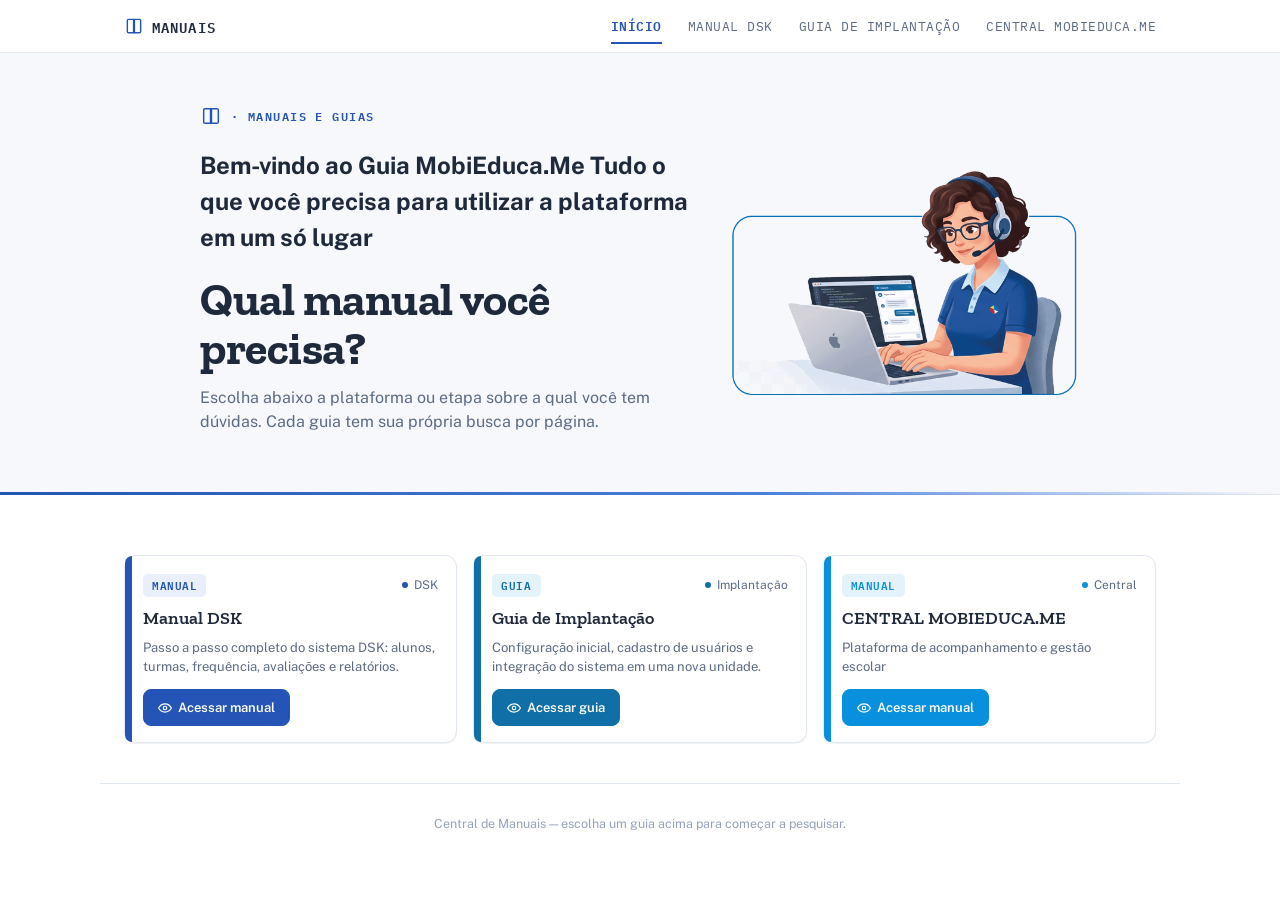
==== commit b7d185a8: "Add files via upload" ====
--- a/index.html
+++ b/index.html
@@ -4,7 +4,7 @@
 <meta charset="UTF-8" />
 <meta name="viewport" content="width=device-width, initial-scale=1.0" />
 
-<title>Central de Manuais</title>
+<title>Guia.me</title>
 <meta name="description" content="Ponto de partida para todos os manuais e guias disponíveis." />
 
 <link rel="preconnect" href="https://fonts.googleapis.com">
@@ -37,25 +37,30 @@
       <!-- barra de navegação do site -->
     <ul class="site-nav-links" id="siteNavLinks">
       <li><a href="index.html" class="active">Início</a></li>
-      <li><a href="guia-mobieduca/mobieduca.html">Manual DSK</a></li>
-      <li><a href="guia-implantacao/implantacao.html">Guia de Implantação</a></li>
+      <li><a href="../guia-mobieduca/mobieduca.html">Manual DSK</a></li>
+      <li><a href="../guia-implantacao/implantacao.html">Guia de Implantação</a></li>
+      <li><a href="../guia-central/central.html">Central MobiEduca.Me</a></li>
     </ul>
   </div>
 </nav>
 
 <header class="cover">
-  <div class="cover-inner">
-    <div class="brand">
-      <svg class="brand-icon" viewBox="0 0 24 24" aria-hidden="true">
-        <path d="M4 5.5C4 4.67 4.67 4 5.5 4H11.5V20H5.5C4.67 20 4 19.33 4 18.5V5.5Z"></path>
-        <path d="M20 5.5C20 4.67 19.33 4 18.5 4H12.5V20H18.5C19.33 20 20 19.33 20 18.5V5.5Z"></path>
-        <path d="M12 4V20"></path>
-      </svg>
-      <span class="eyebrow"> &middot; MANUAIS E GUIAS</span>
+  <div class="cover-inner cover-inner--with-image">
+    <div class="cover-text">
+      <div class="brand">
+        <svg class="brand-icon" viewBox="0 0 24 24" aria-hidden="true">
+          <path d="M4 5.5C4 4.67 4.67 4 5.5 4H11.5V20H5.5C4.67 20 4 19.33 4 18.5V5.5Z"></path>
+          <path d="M20 5.5C20 4.67 19.33 4 18.5 4H12.5V20H18.5C19.33 20 20 19.33 20 18.5V5.5Z"></path>
+          <path d="M12 4V20"></path>
+        </svg>
+        <span class="eyebrow"> &middot; MANUAIS E GUIAS</span>
+      </div>
+      <h2> Bem-vindo ao Guia MobiEduca.Me Tudo o que você precisa para utilizar a plataforma em um só lugar</h2>
+      <h1>Qual manual você precisa?</h1>
+      <p class="lede">Escolha abaixo a plataforma ou etapa sobre a qual você tem dúvidas. Cada guia tem sua própria busca por página.</p>
     </div>
-    <h2> Bem-vindo ao Guia MobiEduca.Me Tudo o que você precisa para utilizar a plataforma em um só lugar</h2>
-    <h1>Qual manual você precisa?</h1>
-    <p class="lede">Escolha abaixo a plataforma ou etapa sobre a qual você tem dúvidas. Cada guia tem sua própria busca por página.</p>
+
+    <img src="assets/imagens/atendente.png" alt="Ilustração do MobiEduca.Me" class="cover-image"  />
   </div>
 </header>
 
@@ -64,7 +69,7 @@
 
     <a class="card" href="guia-mobieduca/mobieduca.html" style="--cat-color:#2454B5; --cat-soft:#E9F0FC; text-decoration:none;">
       <div class="card-top">
-        <span class="card-code">GUIA</span>
+        <span class="card-code">MANUAL</span>
         <span class="card-section"><span class="dot"></span>DSK</span>
       </div>
       <h3 class="card-title">Manual DSK</h3>
@@ -75,7 +80,7 @@
             <path d="M1 12s4-7 11-7 11 7 11 7-4 7-11 7-11-7-11-7Z"></path>
             <circle cx="12" cy="12" r="3"></circle>
           </svg>
-          Abrir manual
+          Acessar manual
         </span>
       </div>
     </a>
@@ -93,7 +98,25 @@
             <path d="M1 12s4-7 11-7 11 7 11 7-4 7-11 7-11-7-11-7Z"></path>
             <circle cx="12" cy="12" r="3"></circle>
           </svg>
-          Abrir guia
+          Acessar guia
+        </span>
+      </div>
+    </a>
+
+    <a class="card" href="guia-central/central.html" style="--cat-color:#0890df; --cat-soft:#E4F2FA; text-decoration:none;">
+      <div class="card-top">
+        <span class="card-code">MANUAL</span>
+        <span class="card-section"><span class="dot"></span>Central </span>
+      </div>
+      <h3 class="card-title">CENTRAL MOBIEDUCA.ME</h3>
+      <p class="card-subtitle">Plataforma de acompanhamento e gestão escolar</p>
+      <div class="card-actions">
+        <span class="card-btn primary">
+          <svg viewBox="0 0 24 24" aria-hidden="true">
+            <path d="M1 12s4-7 11-7 11 7 11 7-4 7-11 7-11-7-11-7Z"></path>
+            <circle cx="12" cy="12" r="3"></circle>
+          </svg>
+          Acessar manual
         </span>
       </div>
     </a>
--- a/assets/style.css
+++ b/assets/style.css
@@ -227,6 +227,39 @@
 .cover-inner {
   max-width: 880px;
   margin: 0 auto;
+}
+
+.cover-inner--with-image {
+  display: flex;
+  align-items: center;
+  justify-content: space-between;
+  gap: 40px;
+}
+
+.cover-text {
+  flex: 1;
+  min-width: 0;
+}
+
+.cover-image {
+  flex-shrink: 0;
+  width: 350px;
+  max-width: 40%;
+  height: auto;
+  border-radius: 16px;
+  object-fit: cover;
+}
+
+@media (max-width: 780px) {
+  .cover-inner--with-image {
+    flex-direction: column;
+    align-items: flex-start;
+  }
+  .cover-image {
+    max-width: 100%;
+    width: 100%;
+    order: -1;
+  }
 }
 
 .brand {
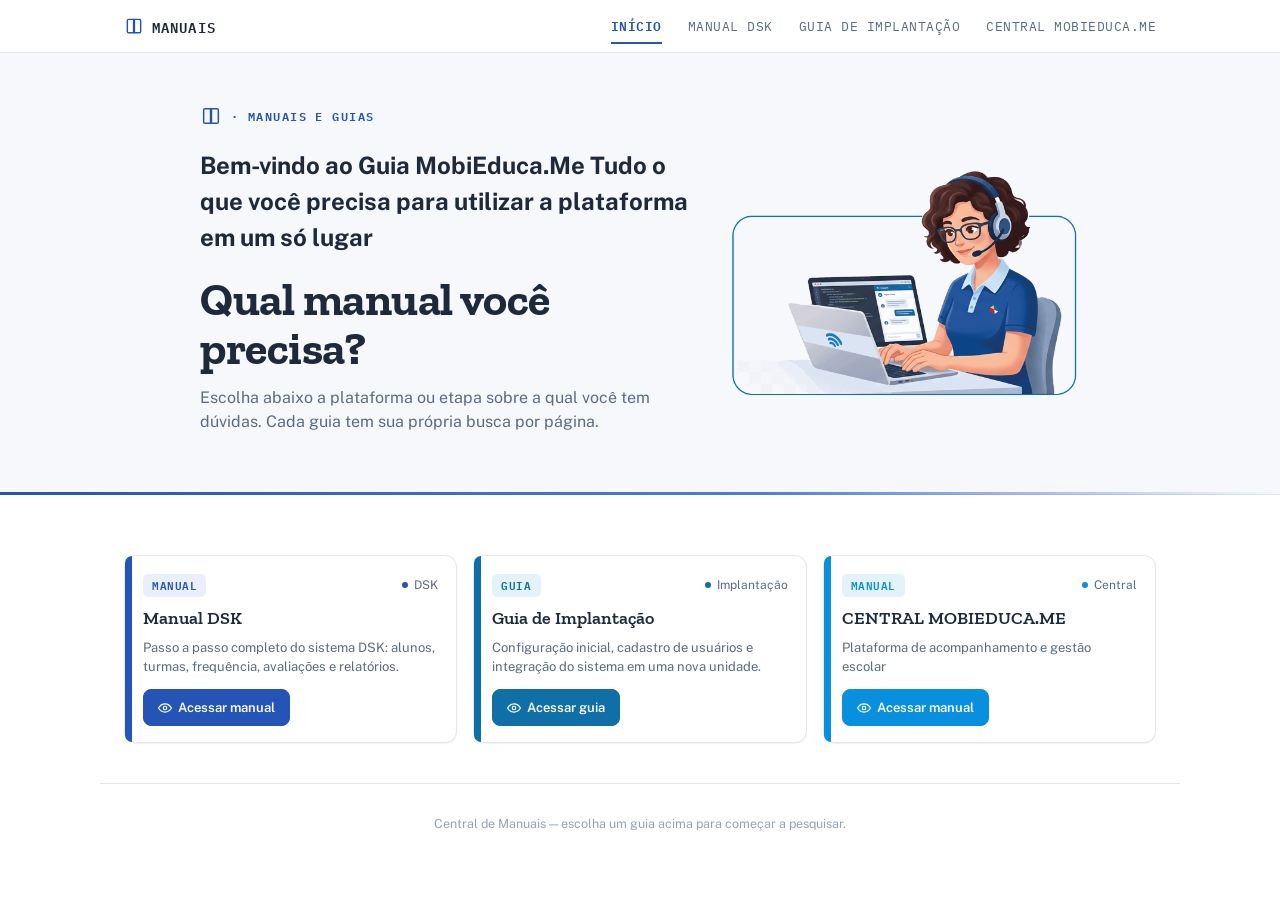
==== commit c844c9c3: "Update navigation links to remove relative paths" ====
--- a/index.html
+++ b/index.html
@@ -36,11 +36,11 @@
     </button>
       <!-- barra de navegação do site -->
     <ul class="site-nav-links" id="siteNavLinks">
-      <li><a href="index.html" class="active">Início</a></li>
-      <li><a href="../guia-mobieduca/mobieduca.html">Manual DSK</a></li>
-      <li><a href="../guia-implantacao/implantacao.html">Guia de Implantação</a></li>
-      <li><a href="../guia-central/central.html">Central MobiEduca.Me</a></li>
-    </ul>
+  <li><a href="index.html" class="active">Início</a></li>
+  <li><a href="guia-mobieduca/mobieduca.html">Manual DSK</a></li>
+  <li><a href="guia-implantacao/implantacao.html">Guia de Implantação</a></li>
+  <li><a href="guia-central/central.html">Central MobiEduca.Me</a></li>
+</ul>
   </div>
 </nav>
 
